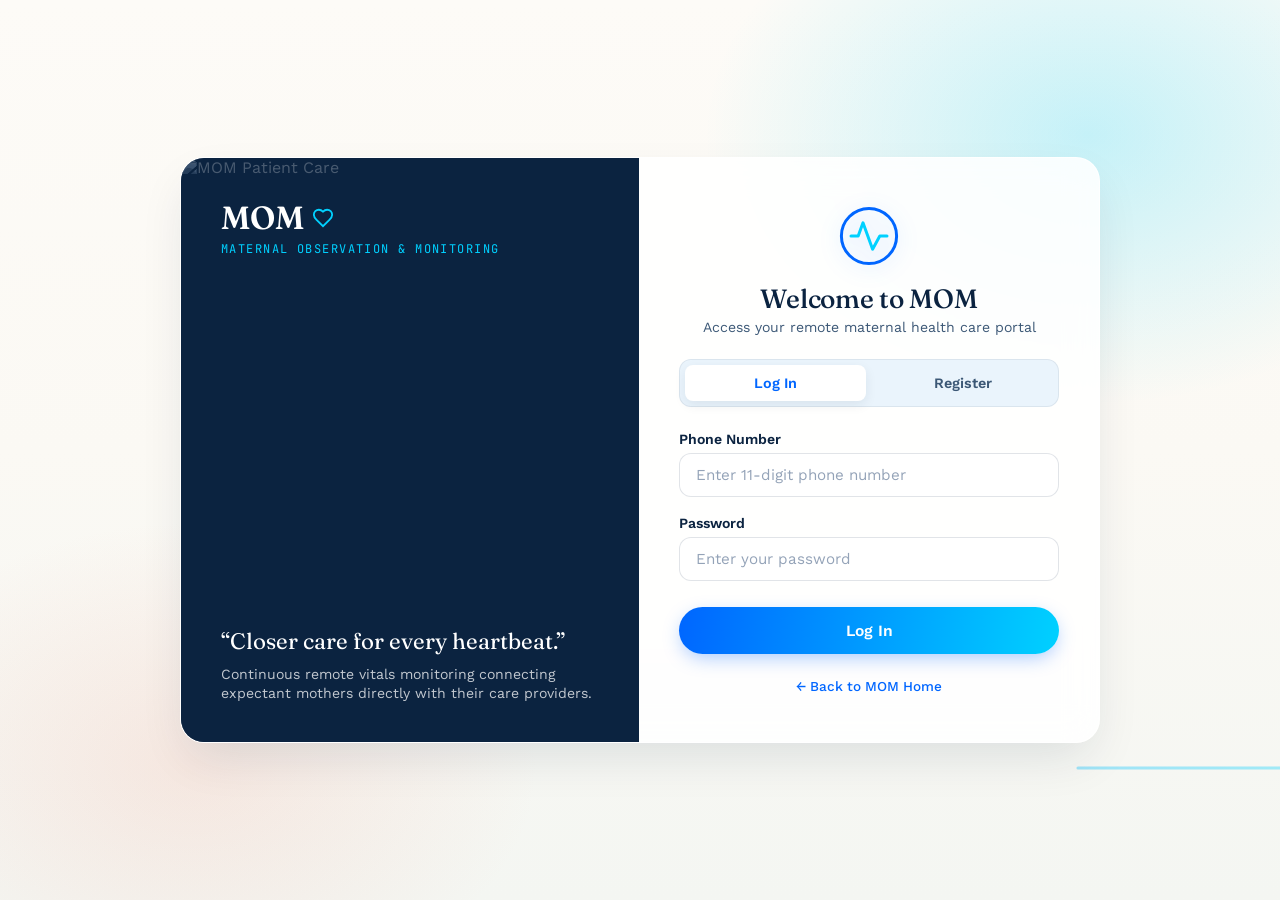
==== login.html @ 66f4e29e "Changes design for login and reg page" ====
<!DOCTYPE html>
<html lang="en">
<head>
    <meta charset="UTF-8">
    <meta name="viewport" content="width=device-width, initial-scale=1.0">
    <title>MOM — Maternal Observation & Monitoring | Login / Register</title>

    <!-- Typography matching landing page -->
    <link rel="preconnect" href="https://fonts.googleapis.com">
    <link rel="preconnect" href="https://fonts.gstatic.com" crossorigin>
    <link href="https://fonts.googleapis.com/css2?family=Fraunces:opsz,wght@9..144,400;9..144,500;9..144,600&family=Work+Sans:wght@400;500;600&family=JetBrains+Mono:wght@400;500&display=swap" rel="stylesheet">

    <link rel="stylesheet" href="css/styleLogin.css">
</head>
<body>

    <!-- Ambient background layer -->
    <div class="mom-auth-atmosphere"></div>

    <!-- Animated ECG Pulse Wave -->
    <svg class="mom-bg-ecg" viewBox="0 0 1200 120" preserveAspectRatio="none">
        <defs>
            <linearGradient id="authEcgGrad" x1="0" y1="0" x2="1200" y2="0" gradientUnits="userSpaceOnUse">
                <stop offset="0%" stop-color="#0066FF" />
                <stop offset="100%" stop-color="#00D1FF" />
            </linearGradient>
        </defs>
        <path d="M0,60 L400,60 L415,20 L430,100 L445,30 L460,75 L475,60 L1200,60" />
    </svg>

    <!-- Main Dual-Panel Auth Container -->
    <div class="auth-wrapper">
        
        <!-- Left Side Banner Image (Desktop) -->
        <div class="auth-banner">
            <!-- Updated Unsplash photo with warmer, clinical setting -->
            <img src="https://images.unsplash.com/photo-1531983412531-1f49a365ffed?auto=format&fit=crop&w=1000&q=80" alt="MOM Patient Care" class="auth-banner__img" />
            <div class="auth-banner__overlay"></div>
        
            <!-- Brand Header -->
            <div class="auth-banner__content">
                <a href="index.html" class="auth-banner__logo">
                    MOM
                    <svg class="auth-banner__heart-icon" viewBox="0 0 24 24" fill="none" stroke="currentColor" stroke-width="2">
                        <path d="M19 14c1.49-1.46 3-3.21 3-5.5A5.5 5.5 0 0 0 16.5 3c-1.76 0-3 .5-4.5 2-1.5-1.5-2.74-2-4.5-2A5.5 5.5 0 0 0 2 8.5c0 2.3 1.5 4.05 3 5.5l7 7Z"/>
                    </svg>
                </a>
                <div class="auth-banner__tagline">Maternal Observation &amp; Monitoring</div>
            </div>
        
            <!-- Animated Quote & Details -->
            <div class="auth-banner__quote">
                <p>“Closer care for every heartbeat.”</p>
                <span>Continuous remote vitals monitoring connecting expectant mothers directly with their care providers.</span>
            </div>
        </div>

        <!-- Right Side Form Panel -->
        <div class="container">
            <div class="logo-container">
                <a href="index.html" style="text-decoration: none;">
                    <svg class="logo" viewBox="0 0 100 100" fill="none" xmlns="http://www.w3.org/2000/svg">
                        <circle cx="50" cy="50" r="46" stroke="#0066FF" stroke-width="5"/>
                        <path d="M20 50h12l8-22l16 44l12-22h12" stroke="#00D1FF" stroke-width="5" stroke-linecap="round" stroke-linejoin="round"/>
                    </svg>
                </a>
                <h1 class="app-title">Welcome to MOM</h1>
                <p class="app-subtitle">Access your remote maternal health care portal</p>
            </div>

            <div class="tabs">
                <div class="tab active" onclick="switchTab('login')">Log In</div>
                <div class="tab" onclick="switchTab('register')">Register</div>
            </div>

            <!-- LOGIN FORM -->
            <form id="loginForm" class="form active" action="login.php" method="POST">
                <div class="form-group">
                    <label for="loginPhone">Phone Number</label>
                    <input type="tel" id="loginPhone" name="phone" pattern="[0-9]{11}" placeholder="Enter 11-digit phone number" required>
                </div>
                <div class="form-group">
                    <label for="loginPassword">Password</label>
                    <input type="password" id="loginPassword" name="password" placeholder="Enter your password" required>
                </div>
                <button type="submit">Log In</button>
            </form>

            <!-- REGISTER FORM -->
            <form id="registerForm" class="form" action="register.php" method="POST">
                <div class="form-group">
                    <label for="registerName">Full Name</label>
                    <input type="text" id="registerName" name="name" placeholder="Enter your full name" required>
                </div>
                <div class="form-group">
                    <label for="registerPhone">Phone Number</label>
                    <input type="tel" id="registerPhone" name="phone" pattern="[0-9]{11}" placeholder="Enter 11-digit phone number" required>
                </div>
                <div class="form-group">
                    <label for="registerPassword">Password</label>
                    <input type="password" id="registerPassword" name="password" placeholder="Create a password" required>
                </div>
                <div class="form-group">
                    <label for="confirmPassword">Confirm Password</label>
                    <input type="password" id="confirmPassword" name="confirmPassword" placeholder="Confirm your password" required>
                </div>
                
                <!-- Role selection (Doctor or Patient) -->
                <div class="form-group">
                    <label for="role">I am a:</label>
                    <select id="role" name="role" required>
                        <option value="patient">Patient</option>
                        <option value="doctor">Doctor</option>
                    </select>
                </div>
                <button type="submit">Create Account</button>
            </form>

            <div class="auth-footer-text">
                <a href="index.html">← Back to MOM Home</a>
            </div>
        </div>
    </div>

    <script>
        function switchTab(tab) {
            document.querySelectorAll('.tab').forEach(t => t.classList.remove('active'));
            document.querySelectorAll('.form').forEach(f => f.classList.remove('active'));
            
            if (tab === 'login') {
                document.querySelector('.tab:first-child').classList.add('active');
                document.getElementById('loginForm').classList.add('active');
            } else {
                document.querySelector('.tab:last-child').classList.add('active');
                document.getElementById('registerForm').classList.add('active');
            }
        }

        // Auto-select role or mode based on URL query parameters (e.g. login.html?role=doctor)
        window.addEventListener('DOMContentLoaded', () => {
            const urlParams = new URLSearchParams(window.location.search);
            const role = urlParams.get('role');
            const mode = urlParams.get('mode');

            if (role) {
                const roleSelect = document.getElementById('role');
                if (roleSelect) {
                    roleSelect.value = role;
                }
                switchTab('register'); // Switch directly to registration if coming from role CTA
            } else if (mode === 'register') {
                switchTab('register');
            }
        });
    </script>
</body>
</html>
---- css/styleLogin.css ----
/* =========================================================
   MOM — Maternal Observation and Monitoring
   Auth Stylesheet (styleLogin.css)
   ========================================================= */

   :root {
    --ink: #0B2340;
    --ink-soft: #3C5876;
    --paper: #FBF9F4;
    --mist: #EAF4FC;
    --blue: #0066FF;
    --cyan: #00D1FF;
    --blush: #F3B6A6;
    --line: rgba(11, 35, 64, 0.12);
    --line-soft: rgba(11, 35, 64, 0.07);
  
    --font-display: "Fraunces", Georgia, serif;
    --font-body: "Work Sans", system-ui, sans-serif;
    --font-mono: "JetBrains Mono", monospace;
  
    --radius-lg: 24px;
    --radius-md: 12px;
  }
  
  * {
    box-sizing: border-box;
    margin: 0;
    padding: 0;
  }
  
  body {
    font-family: var(--font-body);
    background-color: var(--paper);
    color: var(--ink);
    min-height: 100vh;
    display: flex;
    align-items: center;
    justify-content: center;
    padding: 24px;
    position: relative;
    overflow-x: hidden;
    -webkit-font-smoothing: antialiased;
  }
  
  /* Atmospheric Ambient Glow Background */
  .mom-auth-atmosphere {
    position: fixed;
    inset: 0;
    z-index: -2;
    background:
      radial-gradient(50% 50% at 85% 15%, rgba(0, 209, 255, 0.22), transparent 60%),
      radial-gradient(45% 45% at 15% 85%, rgba(243, 182, 166, 0.25), transparent 60%),
      linear-gradient(180deg, #FDFBF7 0%, #FBF9F4 50%, #F4F6F2 100%);
  }
  
  /* Background Animated Pulse Wave */
  .mom-bg-ecg {
    position: fixed;
    bottom: 8%;
    left: 0;
    width: 100%;
    height: 120px;
    z-index: -1;
    opacity: 0.35;
    pointer-events: none;
  }
  
  .mom-bg-ecg path {
    fill: none;
    stroke: url(#authEcgGrad);
    stroke-width: 3;
    stroke-linecap: round;
    stroke-dasharray: 1200;
    stroke-dashoffset: 1200;
    animation: ecgSweep 4s linear infinite;
  }
  
  @keyframes ecgSweep {
    0% { stroke-dashoffset: 1200; }
    100% { stroke-dashoffset: 0; }
  }
  
  /* Auth Card Dual-Panel Wrapper */
  .auth-wrapper {
    display: flex;
    width: 100%;
    max-width: 920px;
    background: rgba(255, 255, 255, 0.88);
    backdrop-filter: blur(16px);
    -webkit-backdrop-filter: blur(16px);
    border-radius: var(--radius-lg);
    border: 1px solid rgba(255, 255, 255, 0.8);
    box-shadow: 0 20px 50px -10px rgba(11, 35, 64, 0.12);
    overflow: hidden;
    animation: authRise 0.7s cubic-bezier(0.22, 0.9, 0.35, 1);
  }
  
  @keyframes authRise {
    from { opacity: 0; transform: translateY(20px); }
    to { opacity: 1; transform: translateY(0); }
  }
  
  /* Left Hero Banner */
  .auth-banner {
    flex: 1;
    position: relative;
    background: var(--ink);
    overflow: hidden;
    display: flex;
    flex-direction: column;
    justify-content: space-between;
    padding: 40px;
    color: #FFFFFF;
  }
  
  .auth-banner__img {
    position: absolute;
    inset: 0;
    width: 100%;
    height: 100%;
    object-fit: cover;
    opacity: 0.45;
    mix-blend-mode: luminosity;
    transition: transform 6s ease;
  }
  
  .auth-wrapper:hover .auth-banner__img {
    transform: scale(1.04);
  }
  
  .auth-banner__content {
    position: relative;
    z-index: 2;
  }
  
  .auth-banner__logo {
    font-family: var(--font-display);
    font-size: 2rem;
    font-weight: 600;
    color: #FFF;
    text-decoration: none;
    display: inline-block;
    margin-bottom: 4px;
  }
  
  .auth-banner__tagline {
    font-family: var(--font-mono);
    font-size: 0.75rem;
    letter-spacing: 0.12em;
    text-transform: uppercase;
    color: var(--cyan);
  }
  
  .auth-banner__quote {
    position: relative;
    z-index: 2;
  }
  
  .auth-banner__quote p {
    font-family: var(--font-display);
    font-size: 1.4rem;
    line-height: 1.3;
    color: #FFF;
    margin-bottom: 8px;
  }
  
  .auth-banner__quote span {
    font-size: 0.88rem;
    color: rgba(255, 255, 255, 0.75);
  }
  
  /* Right Form Container */
  .container {
    width: 100%;
    max-width: 460px;
    padding: 3rem 2.5rem;
    position: relative;
  }
  
  .logo-container {
    text-align: center;
    margin-bottom: 24px;
  }
  
  .logo {
    width: 60px;
    height: 60px;
    margin-bottom: 12px;
    filter: drop-shadow(0 4px 10px rgba(0, 102, 255, 0.2));
    animation: floatPulse 3s ease-in-out infinite;
  }
  
  @keyframes floatPulse {
    0%, 100% { transform: translateY(0) scale(1); }
    50% { transform: translateY(-4px) scale(1.03); }
  }
  
  .app-title {
    font-family: var(--font-display);
    color: var(--ink);
    font-size: 1.65rem;
    font-weight: 500;
    letter-spacing: -0.01em;
  }
  
  .app-subtitle {
    font-size: 0.88rem;
    color: var(--ink-soft);
    margin-top: 4px;
  }
  
  /* Tabs */
  .tabs {
    display: flex;
    gap: 6px;
    margin-bottom: 24px;
    background: var(--mist);
    padding: 5px;
    border-radius: var(--radius-md);
    border: 1px solid var(--line-soft);
  }
  
  .tab {
    flex: 1;
    padding: 10px 14px;
    text-align: center;
    cursor: pointer;
    border-radius: 8px;
    font-weight: 600;
    font-size: 0.9rem;
    transition: all 0.25s cubic-bezier(0.22, 0.9, 0.35, 1);
    color: var(--ink-soft);
  }
  
  .tab.active {
    background: #FFFFFF;
    color: var(--blue);
    box-shadow: 0 4px 12px rgba(11, 35, 64, 0.08);
  }
  
  /* Forms */
  .form {
    display: none;
  }
  
  .form.active {
    display: block;
    animation: slideUp 0.35s ease-out;
  }
  
  @keyframes slideUp {
    from { opacity: 0; transform: translateY(12px); }
    to { opacity: 1; transform: translateY(0); }
  }
  
  .form-group {
    margin-bottom: 18px;
  }
  
  label {
    display: block;
    margin-bottom: 6px;
    color: var(--ink);
    font-weight: 600;
    font-size: 0.88rem;
  }
  
  input, select {
    width: 100%;
    padding: 12px 16px;
    border: 1.5px solid var(--line);
    border-radius: var(--radius-md);
    font-family: var(--font-body);
    font-size: 0.95rem;
    transition: all 0.25s ease;
    background: rgba(255, 255, 255, 0.9);
    color: var(--ink);
  }
  
  select {
    appearance: none;
    background-image: url("data:image/svg+xml;charset=UTF-8,%3csvg xmlns='http://www.w3.org/2000/svg' viewBox='0 0 24 24' fill='none' stroke='%3c0066FF' stroke-width='2' stroke-linecap='round' stroke-linejoin='round'%3e%3cpolyline points='6 9 12 15 18 9'%3e%3c/polyline%3e%3c/svg%3e");
    background-repeat: no-repeat;
    background-position: right 16px center;
    background-size: 16px;
    cursor: pointer;
  }
  
  input:hover, select:hover {
    border-color: rgba(0, 102, 255, 0.4);
  }
  
  input:focus, select:focus {
    outline: none;
    border-color: var(--blue);
    background: #FFFFFF;
    box-shadow: 0 0 0 4px rgba(0, 102, 255, 0.12);
  }
  
  input::placeholder {
    color: #94A3B8;
  }
  
  /* Submit Buttons */
  button {
    width: 100%;
    padding: 14px;
    background: linear-gradient(100deg, var(--blue), var(--cyan));
    color: #FFFFFF;
    border: none;
    border-radius: 999px;
    font-family: var(--font-body);
    font-size: 0.98rem;
    font-weight: 600;
    cursor: pointer;
    transition: all 0.25s ease;
    box-shadow: 0 6px 20px -4px rgba(0, 102, 255, 0.4);
    margin-top: 8px;
  }
  
  button:hover {
    transform: translateY(-2px);
    box-shadow: 0 10px 24px -4px rgba(0, 102, 255, 0.5);
  }
  
  button:active {
    transform: translateY(0);
  }
  
  /* Back Link Footer */
  .auth-footer-text {
    text-align: center;
    font-size: 0.85rem;
    color: var(--ink-soft);
    margin-top: 24px;
  }
  
  .auth-footer-text a {
    color: var(--blue);
    text-decoration: none;
    font-weight: 500;
  }
  
  .auth-footer-text a:hover {
    text-decoration: underline;
  }
  
  /* Mobile Responsiveness */
  @media (max-width: 768px) {
    .auth-banner {
      display: none;
    }
  
    .auth-wrapper {
      max-width: 440px;
    }
  
    .container {
      padding: 2.2rem 1.8rem;
    }
  }

  /* =========================================================
   AUTH BANNER ANIMATIONS & OVERLAYS
   ========================================================= */

/* Dark Gradient Overlay over image */
.auth-banner__overlay {
    position: absolute;
    inset: 0;
    background: linear-gradient(
      180deg, 
      rgba(11, 35, 64, 0.45) 0%, 
      rgba(11, 35, 64, 0.25) 50%, 
      rgba(11, 35, 64, 0.85) 100%
    );
    z-index: 1;
  }
  
  /* Image Zoom & Smooth Pan Animation */
  .auth-banner__img {
    position: absolute;
    inset: 0;
    width: 100%;
    height: 100%;
    object-fit: cover;
    transition: transform 8s ease;
    animation: bannerImgPan 20s infinite alternate ease-in-out;
  }
  
  @keyframes bannerImgPan {
    0% { transform: scale(1) translateY(0); }
    100% { transform: scale(1.08) translateY(-10px); }
  }
  
  /* Brand Icon Animation */
  .auth-banner__logo {
    display: inline-flex;
    align-items: center;
    gap: 8px;
  }
  
  .auth-banner__heart-icon {
    width: 22px;
    height: 22px;
    color: var(--cyan);
    animation: heartGlow 2.5s ease-in-out infinite alternate;
  }
  
  @keyframes heartGlow {
    0% { transform: scale(1); opacity: 0.8; }
    100% { transform: scale(1.15); opacity: 1; filter: drop-shadow(0 0 6px var(--cyan)); }
  }
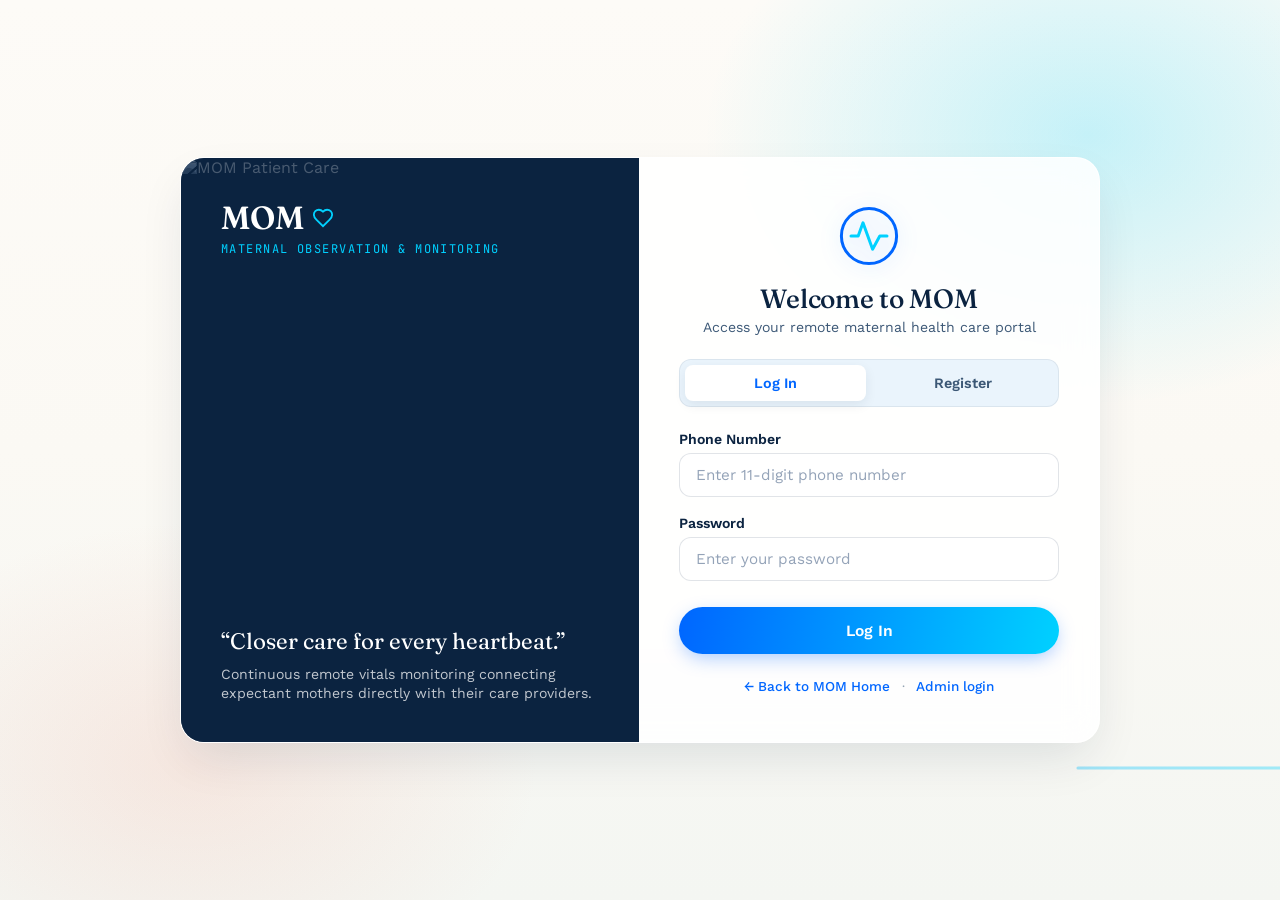
==== commit 73158c24: "Admin Dashboard Added" ====
--- a/login.html
+++ b/login.html
@@ -118,6 +118,8 @@
 
             <div class="auth-footer-text">
                 <a href="index.html">← Back to MOM Home</a>
+                <span class="auth-footer-sep">·</span>
+                <a href="login.html?mode=admin" title="Administrators only">Admin login</a>
             </div>
         </div>
     </div>
@@ -142,6 +144,15 @@
             const role = urlParams.get('role');
             const mode = urlParams.get('mode');
 
+            if (mode === 'admin') {
+                switchTab('login');
+                const subtitle = document.querySelector('.app-subtitle');
+                if (subtitle) {
+                    subtitle.textContent = 'Administrator access — use your admin phone & password';
+                }
+                return;
+            }
+
             if (role) {
                 const roleSelect = document.getElementById('role');
                 if (roleSelect) {
--- a/css/styleLogin.css
+++ b/css/styleLogin.css
@@ -339,6 +339,11 @@
     color: var(--blue);
     text-decoration: none;
     font-weight: 500;
+  }
+
+  .auth-footer-sep {
+    margin: 0 0.4rem;
+    opacity: 0.55;
   }
   
   .auth-footer-text a:hover {
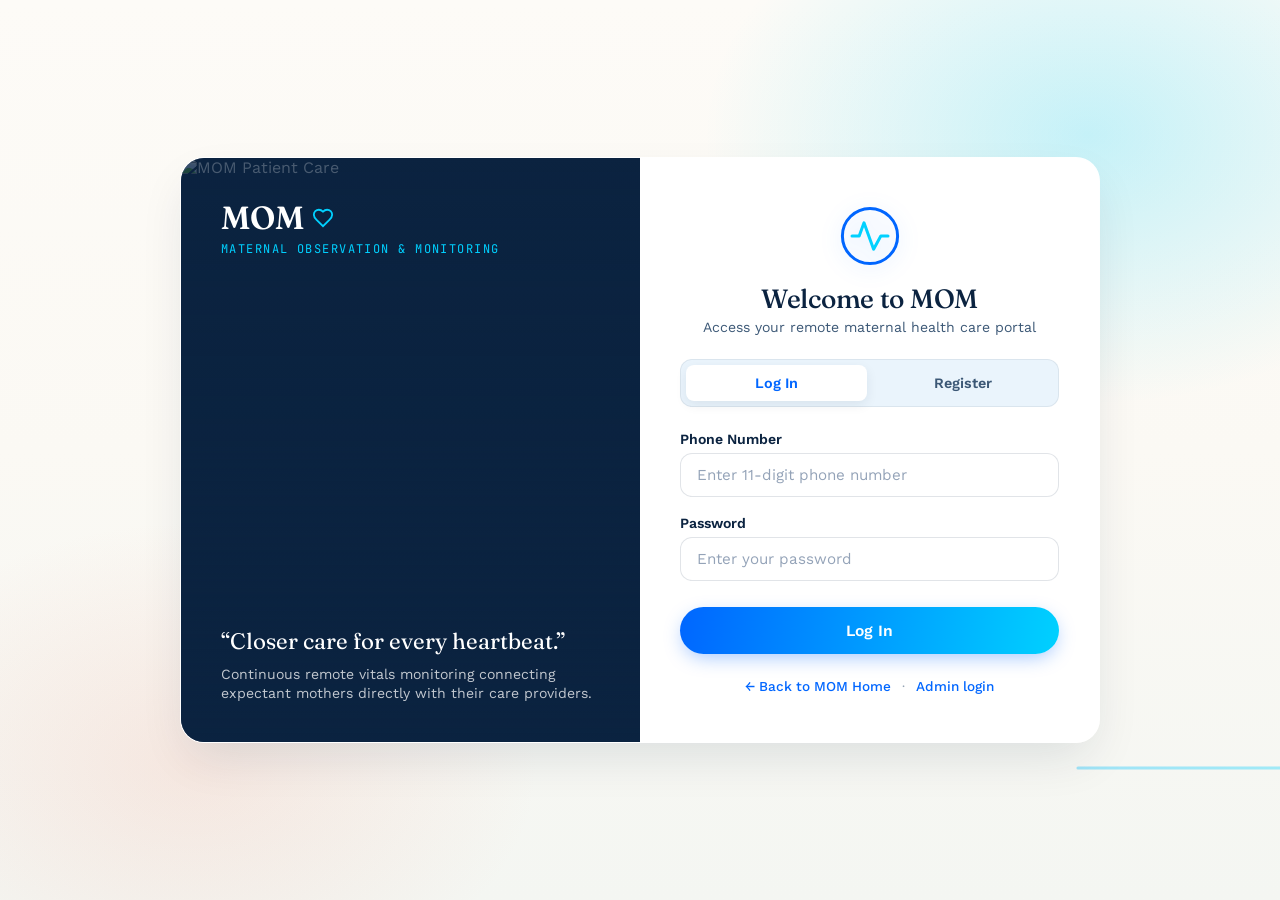
==== commit 14aa9bb0: "Login page bug fixxed" ====
--- a/login.html
+++ b/login.html
@@ -10,7 +10,7 @@
     <link rel="preconnect" href="https://fonts.gstatic.com" crossorigin>
     <link href="https://fonts.googleapis.com/css2?family=Fraunces:opsz,wght@9..144,400;9..144,500;9..144,600&family=Work+Sans:wght@400;500;600&family=JetBrains+Mono:wght@400;500&display=swap" rel="stylesheet">
 
-    <link rel="stylesheet" href="css/styleLogin.css">
+    <link rel="stylesheet" href="css/styleLogin.css?v=20260813">
 </head>
 <body>
 
@@ -41,7 +41,7 @@
             <div class="auth-banner__content">
                 <a href="index.html" class="auth-banner__logo">
                     MOM
-                    <svg class="auth-banner__heart-icon" viewBox="0 0 24 24" fill="none" stroke="currentColor" stroke-width="2">
+                    <svg class="auth-banner__heart-icon" viewBox="0 0 24 24" width="22" height="22" fill="none" stroke="currentColor" stroke-width="2" aria-hidden="true">
                         <path d="M19 14c1.49-1.46 3-3.21 3-5.5A5.5 5.5 0 0 0 16.5 3c-1.76 0-3 .5-4.5 2-1.5-1.5-2.74-2-4.5-2A5.5 5.5 0 0 0 2 8.5c0 2.3 1.5 4.05 3 5.5l7 7Z"/>
                     </svg>
                 </a>
--- a/css/styleLogin.css
+++ b/css/styleLogin.css
@@ -83,8 +83,11 @@
   /* Auth Card Dual-Panel Wrapper */
   .auth-wrapper {
     display: flex;
+    flex-direction: row;
+    align-items: stretch;
     width: 100%;
     max-width: 920px;
+    min-height: 560px;
     background: rgba(255, 255, 255, 0.88);
     backdrop-filter: blur(16px);
     -webkit-backdrop-filter: blur(16px);
@@ -102,7 +105,9 @@
   
   /* Left Hero Banner */
   .auth-banner {
-    flex: 1;
+    flex: 1 1 50%;
+    min-width: 0;
+    min-height: 560px;
     position: relative;
     background: var(--ink);
     overflow: hidden;
@@ -112,20 +117,41 @@
     padding: 40px;
     color: #FFFFFF;
   }
+
+  .auth-banner__overlay {
+    position: absolute;
+    inset: 0;
+    background: linear-gradient(
+      180deg,
+      rgba(11, 35, 64, 0.45) 0%,
+      rgba(11, 35, 64, 0.25) 50%,
+      rgba(11, 35, 64, 0.85) 100%
+    );
+    z-index: 1;
+    pointer-events: none;
+  }
   
   .auth-banner__img {
     position: absolute;
-    inset: 0;
+    top: 0;
+    right: 0;
+    bottom: 0;
+    left: 0;
     width: 100%;
     height: 100%;
+    max-width: none;
     object-fit: cover;
     opacity: 0.45;
-    mix-blend-mode: luminosity;
-    transition: transform 6s ease;
-  }
-  
-  .auth-wrapper:hover .auth-banner__img {
-    transform: scale(1.04);
+    z-index: 0;
+    pointer-events: none;
+  }
+
+  .auth-banner__heart-icon {
+    width: 22px;
+    height: 22px;
+    flex: 0 0 22px;
+    color: var(--cyan);
+    overflow: visible;
   }
   
   .auth-banner__content {
@@ -171,10 +197,12 @@
   
   /* Right Form Container */
   .container {
+    flex: 1 1 50%;
     width: 100%;
     max-width: 460px;
     padding: 3rem 2.5rem;
     position: relative;
+    background: #fff;
   }
   
   .logo-container {
@@ -279,11 +307,28 @@
   
   select {
     appearance: none;
-    background-image: url("data:image/svg+xml;charset=UTF-8,%3csvg xmlns='http://www.w3.org/2000/svg' viewBox='0 0 24 24' fill='none' stroke='%3c0066FF' stroke-width='2' stroke-linecap='round' stroke-linejoin='round'%3e%3cpolyline points='6 9 12 15 18 9'%3e%3c/polyline%3e%3c/svg%3e");
-    background-repeat: no-repeat;
-    background-position: right 16px center;
-    background-size: 16px;
+    -webkit-appearance: none;
+    -moz-appearance: none;
+    background-image: none;
+    padding-right: 42px;
     cursor: pointer;
+  }
+
+  .form-group {
+    position: relative;
+  }
+
+  .form-group:has(select)::after {
+    content: "";
+    position: absolute;
+    right: 18px;
+    bottom: 18px;
+    width: 8px;
+    height: 8px;
+    border-right: 2px solid var(--blue);
+    border-bottom: 2px solid var(--blue);
+    transform: rotate(45deg);
+    pointer-events: none;
   }
   
   input:hover, select:hover {
@@ -358,61 +403,32 @@
   
     .auth-wrapper {
       max-width: 440px;
+      min-height: 0;
+      flex-direction: column;
     }
   
     .container {
+      max-width: 100%;
       padding: 2.2rem 1.8rem;
     }
   }
 
-  /* =========================================================
-   AUTH BANNER ANIMATIONS & OVERLAYS
-   ========================================================= */
-
-/* Dark Gradient Overlay over image */
-.auth-banner__overlay {
-    position: absolute;
-    inset: 0;
-    background: linear-gradient(
-      180deg, 
-      rgba(11, 35, 64, 0.45) 0%, 
-      rgba(11, 35, 64, 0.25) 50%, 
-      rgba(11, 35, 64, 0.85) 100%
-    );
-    z-index: 1;
-  }
-  
-  /* Image Zoom & Smooth Pan Animation */
-  .auth-banner__img {
-    position: absolute;
-    inset: 0;
-    width: 100%;
-    height: 100%;
-    object-fit: cover;
-    transition: transform 8s ease;
-    animation: bannerImgPan 20s infinite alternate ease-in-out;
-  }
-  
-  @keyframes bannerImgPan {
-    0% { transform: scale(1) translateY(0); }
-    100% { transform: scale(1.08) translateY(-10px); }
-  }
-  
-  /* Brand Icon Animation */
+  .auth-wrapper:hover .auth-banner__img {
+    transform: scale(1.04);
+    transition: transform 6s ease;
+  }
+
   .auth-banner__logo {
     display: inline-flex;
     align-items: center;
     gap: 8px;
   }
-  
+
   .auth-banner__heart-icon {
-    width: 22px;
-    height: 22px;
-    color: var(--cyan);
     animation: heartGlow 2.5s ease-in-out infinite alternate;
   }
   
   @keyframes heartGlow {
     0% { transform: scale(1); opacity: 0.8; }
     100% { transform: scale(1.15); opacity: 1; filter: drop-shadow(0 0 6px var(--cyan)); }
-  }+  }
